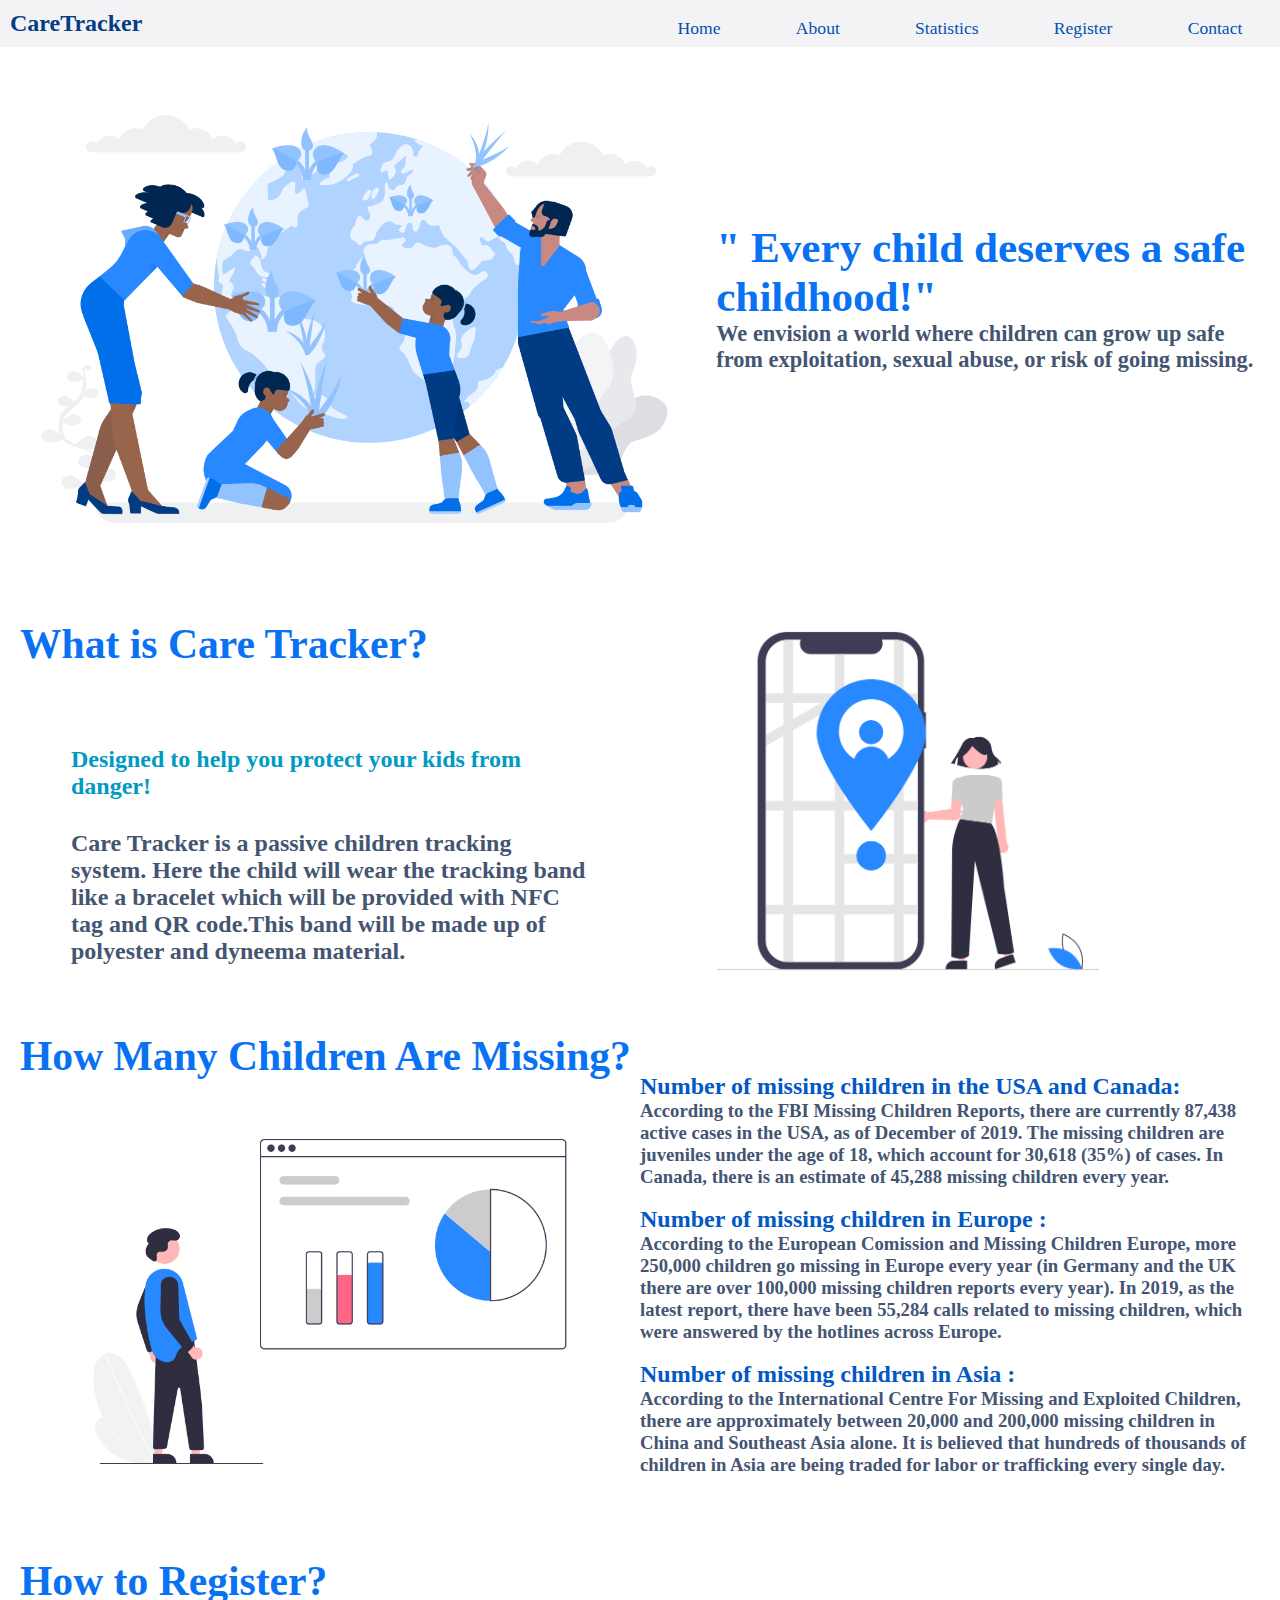
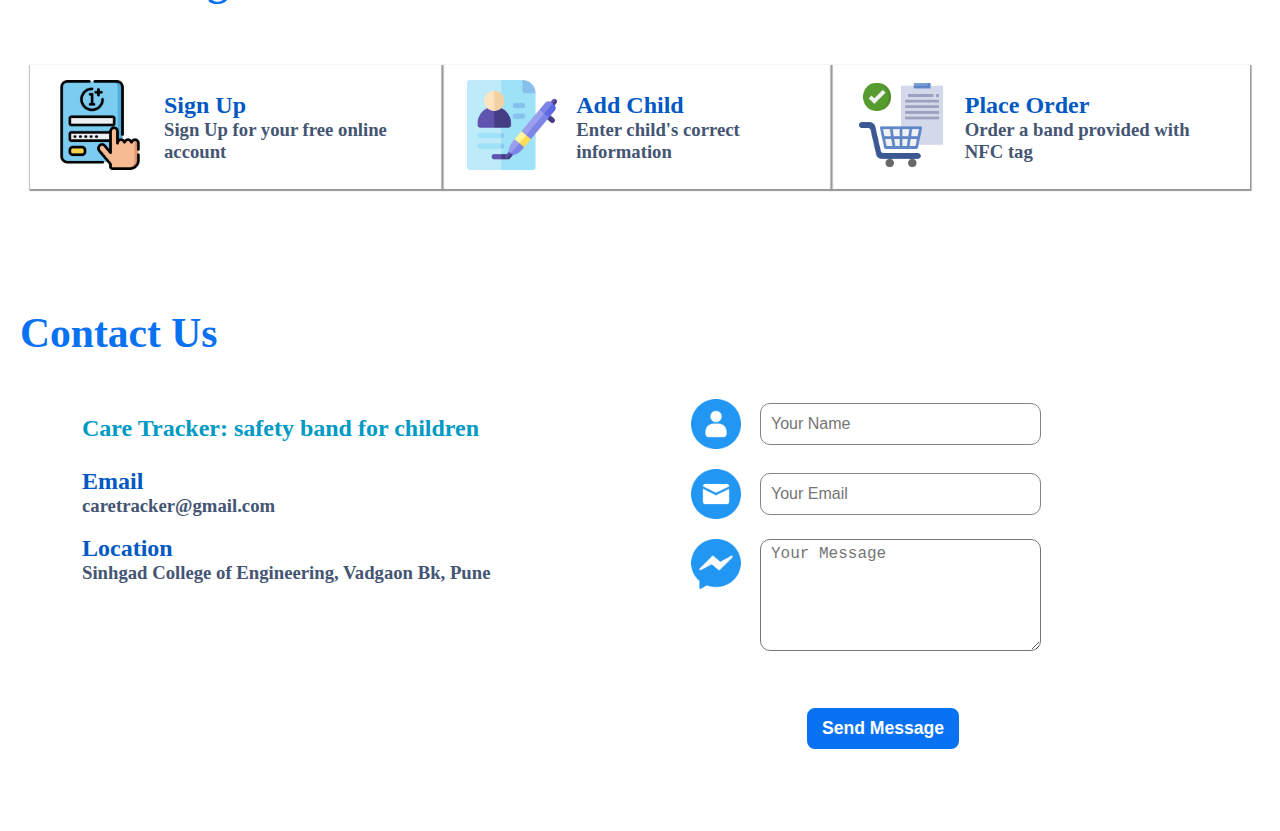
==== index.html @ 7adf0312 "Add existing file" ====
<!DOCTYPE html>
<html lang="en">

<head>
    <meta charset="UTF-8">
    <meta http-equiv="X-UA-Compatible" content="IE=edge">
    <meta name="viewport" content="width=device-width, initial-scale=1.0">
    <link rel="stylesheet" href="design.css">
    <link rel="shortcut icon" type="image/x-icon" href="resource/boy.png">
    <title>| CareTracker |</title>

</head>

<body>
    <nav>
        <div class="logo">
            CareTracker
        </div>
        <ul class="nav-links">
            <li><a href="new.html">Home</a></li>
            <li><a href="#about">About</a></li>
            <li><a href="#stat">Statistics</a></li>
            <li><a href="parent.html">Register</a></li>
            <li><a href="#contact">Contact</a></li>
        </ul>
        <div class="hamburger">
            <img src="resource/menu.png" alt="Menu" height="20px">
        </div>
    </nav>

    <div class="first">
        <div class="first-left">
            <img id="img" src="resource/planet.png" alt="safe planet" />
        </div>
        <div class="first-right">
            <div class="main-header">
                " Every child deserves a safe childhood!"
            </div>
            <div class="sub-header">
                We envision a world where children can grow up safe from exploitation, sexual abuse,
                or risk of going missing.
            </div>
        </div>
    </div>

    <div id="about" class="second">
        <div class="second-left">
            <div class="heading">
                <h1>What is Care Tracker?</h1>
            </div>
            <br>
            <div class="content">
                <h2 id="slogan">Designed to help you protect your kids from
                    danger!</h2>
                <h2>Care Tracker is a passive children tracking system. Here the child will wear the tracking band like
                    a bracelet which will be provided with NFC tag and QR code.This band will be made up of polyester
                    and dyneema material.</h2>
            </div>
        </div>
        <div class="second-right">
            <img id="img2" src="resource/location.png" alt="location tracker" />
        </div>
        <div class="mobile-content">
            <h2>Care Tracker is a passive children tracking system. Here the child will wear the tracking band like
                a bracelet which will be provided with NFC tag and QR code.This band will be made up of polyester
                and dyneema material.</h2>
        </div>
    </div>

    <div id="stat" class="third">
        <div class="third-left">
            <div class="heading">
                <h1>How Many Children Are Missing?</h1>
            </div>
            <div class="image">
                <img id="img3" src="resource/stat.png" alt="statistics" />
            </div>
        </div>
        <div class="third-right">
            <div class="third-content">
                <h2>Number of missing children in the USA and Canada:</h2>
                <h3>According to the FBI Missing Children Reports, there are currently 87,438 active cases in the USA,
                    as of
                    December of 2019. The missing children are juveniles under the age of 18, which account for 30,618
                    (35%)
                    of cases. In Canada, there is an estimate of 45,288 missing children every year.</h3><br>
                <h2>Number of missing children in Europe :</h2>
                <h3>According to the European Comission and Missing Children Europe, more 250,000 children go missing in
                    Europe every year (in Germany and the UK there are over 100,000 missing children reports every
                    year). In
                    2019, as the latest report, there have been 55,284 calls related to missing children, which were
                    answered by the hotlines across Europe.</h3><br>
                <h2>Number of missing children in Asia :</h2>
                <h3>According to the International Centre For Missing and Exploited Children, there are approximately
                    between 20,000 and 200,000 missing children in China and Southeast Asia alone. It is believed that
                    hundreds of thousands of children in Asia are being traded for labor or trafficking every single
                    day.</h3>
            </div>
        </div>
    </div>

    <div id="register" class="forth">
        <h1>How to Register?</h1>

        <div class="steps">
            <div class="step">
                <div class="img">
                    <img src="resource/register.png" alt="parent's info" />
                </div>
                <div class="text">
                    <h2>Sign Up</h2>
                    <h3>Sign Up for your free online account</h3>
                </div>
            </div>

            <div class="step">
                <div class="img">
                    <img src="resource/data.png" alt="child's info" />
                </div>
                <div class="text">
                    <h2>Add Child</h2>
                    <h3>Enter child's correct information</h3>
                </div>
            </div>

            <div class="step">
                <div class="img">
                    <img src="resource/order.png" alt="order now" />
                </div>
                <div class="text">
                    <h2>Place Order</h2>
                    <h3>Order a band provided with NFC tag</h3>
                </div>
            </div>

        </div>
        <div class="btn">
            <button type="submit"><a href="parent.html" style="color: #fff;">Sign Up</a> </button>
        </div>
    </div>

    <div id="contact" class="fifth">
        <div class="fifth-left">
            <div class="heading">
                <h1>Contact Us</h1><br>
            </div>
            <div class="content">
                <h2 id="slogan">Care Tracker: safety band for children</h2><br><br>
                <h2>Email</h2>
                <h3>caretracker@gmail.com</h3><br>
                <h2>Location</h2>
                <h3>Sinhgad College of Engineering, Vadgaon Bk, Pune</h3>
            </div>
        </div>
        <div class="fifth-right">
            <div class="form">
                <div class="box1">
                    <img src="resource/name.png" alt="name">
                    <input type="text" placeholder="Your Name">
                </div>
                <div class="box1">
                    <img src="resource/mail.png" alt="email">
                    <input type="email" placeholder="Your Email">
                </div>
                <div class="box2">
                    <img src="resource/messenger.png" alt="message">
                    <!-- <input type="text"> -->
                    <textarea height="900px" placeholder="Your Message"></textarea>
                </div>
                <div class="btn">
                    <button type="submit">Send Message</button>
                </div>
            </div>
        </div>
    </div>

</body>

</html>
---- design.css ----
* {
  margin: 0%;
  padding: 0%;
}
nav {
  display: flex;
  justify-content: space-between;
  align-items: center;
  padding: 0px;
  background: #f3f3f5;
}

a {
  text-decoration: none;
  color: #0251b3;
  transition: border-bottom 0.3s ease-in-out;
  border-bottom: 2px solid transparent;
}

a:hover {
  color: black;
  border-bottom: 2px solid #e9f2ff;
}

.logo {
  color: #043d82;
  padding: 10px;
  font-size: 1.5rem;
  font-weight: bold;
}
.nav-links {
  display: flex;
  padding-top: 9px;
  justify-content: space-around;
  width: 50%;
  font-size: 1.1rem;
}

.nav-links li {
  list-style: none;
}

.hamburger {
  display: none;
}

/*first section*/

.first {
  /* width: 100%; */
  display: flex;
  margin: 5px;
}
.first-left {
  width: 56%;
  align-items: center;
  text-align: center;
}
#img {
  width: 100%;
}
.first-right {
  width: 44%;
}
.main-header {
  height: 50%;
  display: flex;
  align-items: flex-end;
  font-size: 2.7rem;
  font-weight: bold;
  color: #0972f3;
}
.sub-header {
  height: 50%;
  display: flex;
  align-items: flex-start;
  font-size: 1.4rem;
  font-weight: bold;
  color: #445571;
}

.second {
  display: flex;
}
.second-left {
  width: 50%;
  padding: 20px;
  padding-top: 1.6rem;
}
.second-left h1 {
  color: #0972f3;
  font-size: 2.6rem;
}
.second-left .content {
  width: 90%;
  margin: auto;
}
#slogan {
  color: rgb(0, 154, 196);
  margin-top: 40px;
  margin-bottom: -10px;
}
.second-left h2 {
  color: #445571;
  font-size: 1.5rem;
  padding: 20px;
}
.second-right {
  width: 50%;
}
#img2 {
  width: 80%;
  margin: auto;
}
.mobile-content {
  display: none;
}

/*third section*/
.third {
  display: flex;
  align-items: center;
  padding: 20px;
}
.third-left {
  width: 50%;
}
.third-left h1 {
  color: #0972f3;
  font-size: 2.6rem;
}
#img3 {
  width: 100%;
  margin-top: 10px;
}
.third-right {
  width: 50%;
}
.third-right h2 {
  color: #0359c3;
}
.third-right h3 {
  color: #445573;
}

/*forth section*/
.forth {
  padding: 20px;
  margin-bottom: 70px;
}
.forth h1 {
  color: #0972f3;
  font-size: 2.6rem;
}
.forth .steps {
  margin: 10px;
  display: flex;
  justify-content: space-around;
}
.forth .step {
  width: fit-content;
  display: flex;
  flex-direction: row;
  margin-top: 50px;
  padding: 15px 25px;
  align-items: center;
  box-shadow: 0.5px 1px 1px 1.1px #969697;
}
.forth img {
  height: 90px;
  padding-right: 19px;
}
.forth h2 {
  color: #0359c3;
}
.forth h3 {
  color: #445573;
}
.forth .btn button {
  display: none;
}
/*fifth section*/
.fifth {
  display: flex;
  padding: 20px;
  margin-bottom: 60px;
}
.fifth-left {
  width: 50%;
}
.fifth h1 {
  color: #0972f3;
  font-size: 2.6rem;
}
.fifth-left .content {
  margin-top: 30px;
  width: 80%;
  margin: auto;
}
.fifth h2 {
  color: #0359c3;
}
.fifth h3 {
  color: #445573;
}
.fifth-right {
  width: 50%;
}
.fifth-right .form {
  width: 90%;
  margin: auto;
  margin-top: 90px;
}
.fifth-right .box1 {
  display: flex;
  align-items: center;
  margin: 20px;
}
.fifth-right .box2 {
  display: flex;
  align-items: flex-start;
  margin: 20px;
}
.fifth img {
  height: 50px;
  padding-right: 19px;
}
.fifth-right input {
  width: 50%;
  height: 30px;
  padding: 5px 10px;
  font-size: 1rem;
  border: 1px solid #848484;
  border-radius: 10px;
}
.fifth-right textarea {
  width: 50%;
  height: 100px;
  padding: 5px 10px;
  font-size: 1rem;
  border-radius: 10px;
}
.fifth-right .btn {
  display: flex;
  text-align: center;
  align-items: center;
}
.fifth-right .btn button {
  padding: 10px 15px;
  margin-top: 35px;
  margin-left: 24%;
  color: #ffff;
  background: #0972f3;
  border: 2px solid #fff;
  border-radius: 10px;
  font-size: 1.1rem;
  font-weight: bold;
}
.fifth-right .btn button:hover {
  color: #0972f3;
  background: #fff;
  cursor: pointer;
  border: 2px solid #0972f3;
}

@media screen and (max-width: 1024px) {
  .main-header {
    font-size: 2.5rem;
    font-weight: bold;
    color: #00469b;
  }
  .sub-header {
    font-size: 1.2rem;
    font-weight: bold;
    color: #2888ff;
  }
}
/*
@media screen and (max-width: 768px) {
  .main-header {
    font-size: 2.1rem;
    font-weight: bold;
    color: #013b84;
  }
  .sub-header {
    font-size: 1rem;
    font-weight: bold;
    color: #2888ff;
  }
}*/

@media screen and (max-width: 580px) {
  .body {
    margin: 0%;
    padding: 0%;
    width: 100%;
  }
  /*navbar*/
  .nav {
    margin: 0%;
    padding: 25px;
  }
  .logo {
    padding: 9px;
    font-size: 1.5rem;
    font-weight: bold;
  }
  .nav-links {
    display: none;
  }

  .hamburger {
    display: block;
    cursor: pointer;
    padding-right: 9%;
  }
  /*first section*/
  .first {
    display: flex;
    flex-direction: column-reverse;
  }
  .first-left {
    width: 100%;
    align-items: center;
    text-align: center;
  }
  #img {
    width: 90%;
    margin: 0% 5%;
  }
  .first-right {
    width: 90%;
    margin: 5% 0%;
  }
  .main-header {
    width: 99%;
    text-align: center;
    align-items: center;
    font-size: 1.8rem;
  }
  .sub-header {
    display: none;
  }
  /*second section*/
  .second {
    display: flex;
    flex-direction: column;
    margin: 0%;
    padding: 0%;
    margin-bottom: 30px;
  }
  .second-left {
    width: 100%;
    margin: 0%;
  }
  .second-left h1 {
    width: 90%;
    padding: 0%;
    color: #0972f3;
    font-size: 1.5rem;
  }
  .second-left #slogan {
    display: none;
  }
  .second-left h2 {
    display: none;
  }
  .second-right {
    width: 100%;
    margin: 0%;
    padding: 0%;
  }
  #img2 {
    width: 80%;
    margin: 0% 10%;
    margin-top: 8px;
  }
  .mobile-content {
    display: block;
    width: 90%;
    margin: auto;
    text-align: justify;
    font-size: 0.7rem;
    color: #445571;
  }
  /*third section*/
  .third {
    width: 100%;
    display: flex;
    flex-direction: column;
    margin: 0%;
    padding: 0%;
  }
  .third-left {
    width: 100%;
    margin: 0%;
  }
  .third-left h1 {
    width: 100%;
    padding: 0%;
    margin: 0% 5%;
    font-size: 1.5rem;
  }
  .third-right {
    width: 100%;
    margin: 0%;
    padding: 0%;
  }
  .third-right .third-content {
    width: 92%;
    margin: auto;
  }
  .third-right h2 {
    font-size: 1.2rem;
  }
  .third-right h3 {
    font-size: 0.9rem;
    text-align: justify;
  }
  #img2 {
    width: 90%;
    height: 300px;
    margin: 0% 5%;
    margin-top: -8%;
  }
  /*forth section*/
  .forth {
    width: 100%;
    margin-top: 20px;
  }
  .forth h1 {
    color: #0972f3;
    font-size: 1.5rem;
  }
  .forth .steps {
    width: 90%;
    margin: 10px;
    display: flex;
    flex-direction: column;
    justify-content: center;
  }
  .forth .step {
    width: 80%;
    display: flex;
    flex-direction: row;
    margin-top: 20px;
    padding: 10px 20px;
    align-items: center;
    box-shadow: 0.5px 1px 1px 1.1px #969697;
  }
  .forth img {
    height: 50px;
    padding-right: 10px;
  }
  .forth h2 {
    font-size: 1.2rem;
  }
  .forth h3 {
    font-size: 0.9rem;
  }
  .forth .btn button {
    display: block;
    padding: 7px 10px;
    margin-top: 35px;
    margin-left: 30%;
    color: #ffff;
    background: #0972f3;
    border: 2px solid #fff;
    border-radius: 10px;
    font-size: 1rem;
    font-weight: bold;
  }
  .forth .btn button:hover {
    color: #0972f3;
    background: #fff;
    cursor: pointer;
    border: 2px solid #0972f3;
  }
  /*fifth section*/
  .fifth {
    width: 100%;
    margin-bottom: 30px;
    margin-top: -50px;
    display: flex;
    flex-direction: column;
  }
  .fifth-left {
    width: 100%;
  }
  .fifth-right {
    width: 100%;
  }
  .fifth-left .content {
    margin-top: -30px;
    margin-left: 10px;
  }
  .fifth #slogan {
    display: none;
  }
  .fifth h1 {
    color: #0972f3;
    font-size: 1.5rem;
  }
  .fifth img {
    height: 50px;
    padding-right: 10px;
  }
  .fifth h2 {
    font-size: 1.2rem;
  }
  .fifth h3 {
    font-size: 0.9rem;
  }
  .fifth-right .form {
    width: 90%;
    margin: auto;
    margin-top: 50px;
  }
  .fifth-right .box1 {
    margin: 10px;
  }
  .fifth-right .box2 {
    margin: 10px;
  }
  .fifth img {
    height: 32px;
    padding-right: 13px;
  }
  .fifth-right input {
    width: 60%;
    height: 25px;
    padding: 3px 7px;
  }
  .fifth-right textarea {
    width: 60%;
    height: 60px;
    padding: 3px 7px;
  }
  .fifth-right .btn button {
    padding: 7px 10px;
    margin-top: 25px;
    border-radius: 10px;
    font-size: 1rem;
  }
}
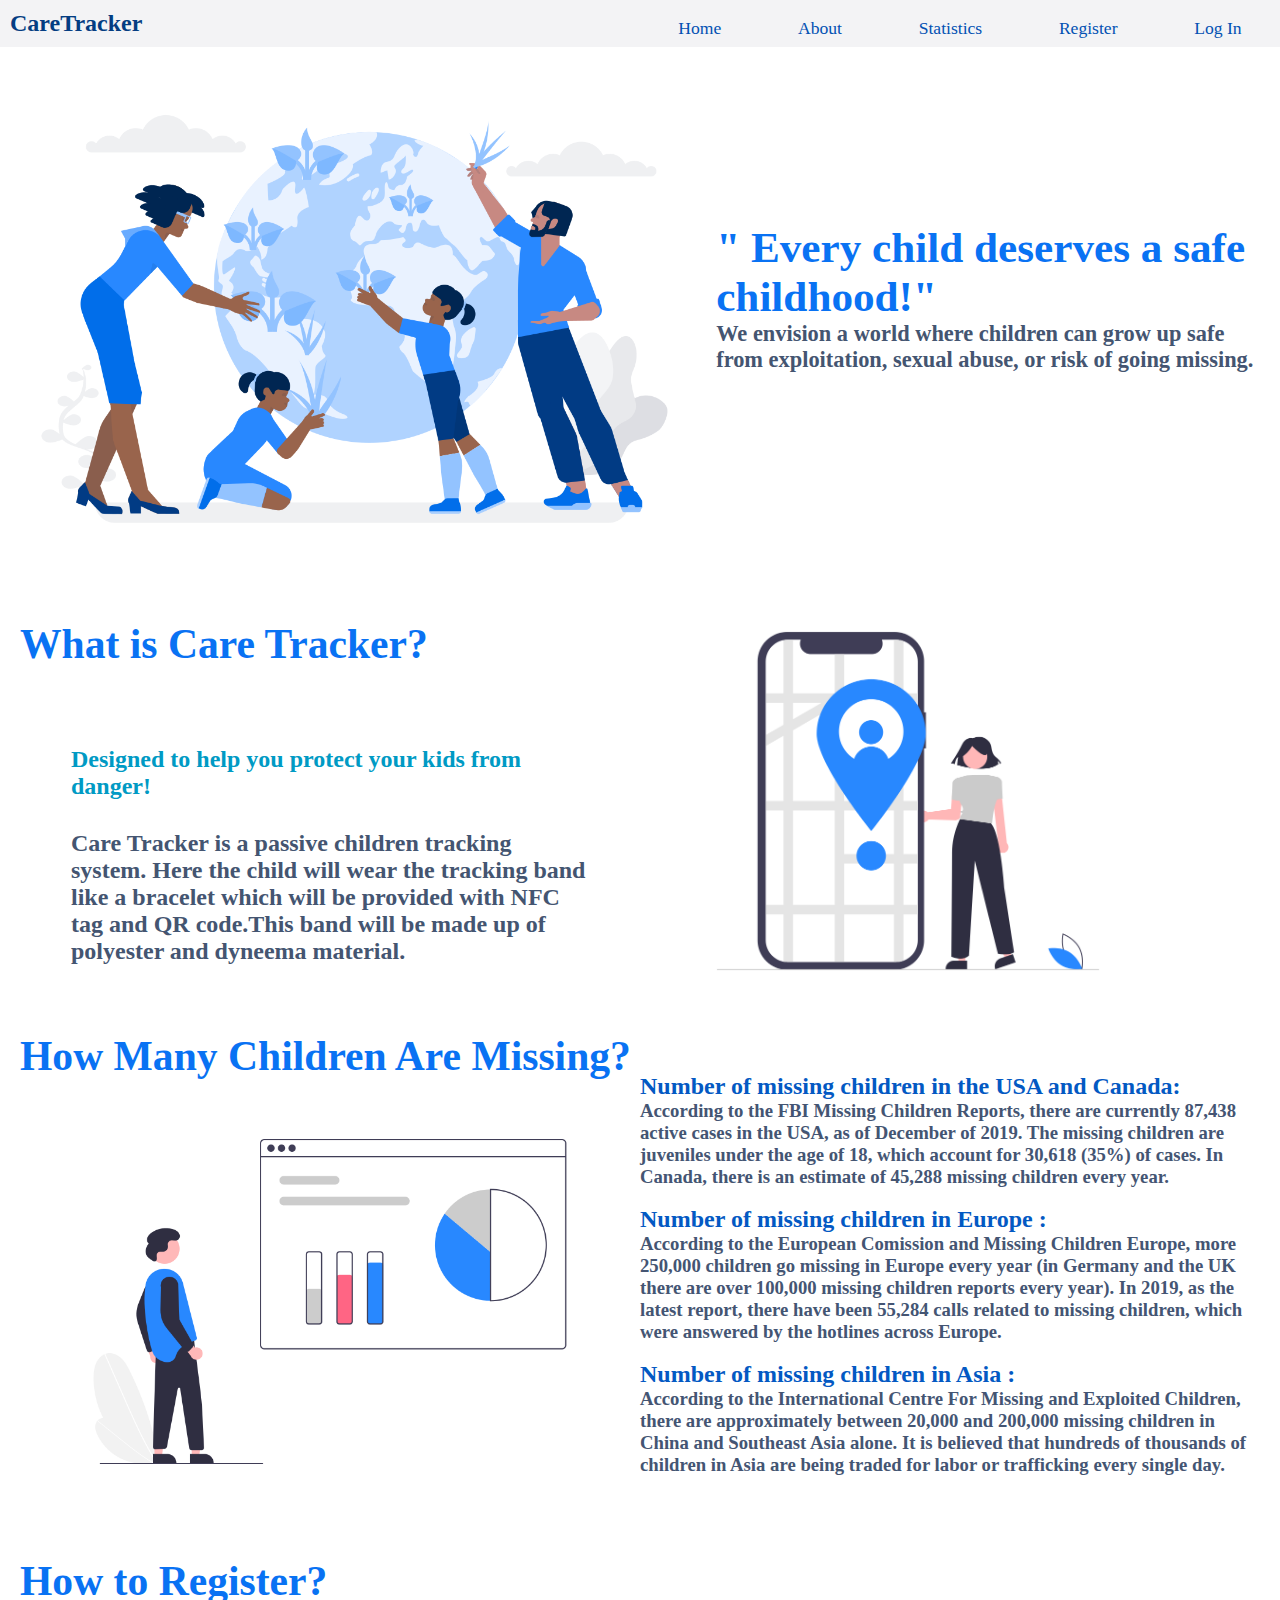
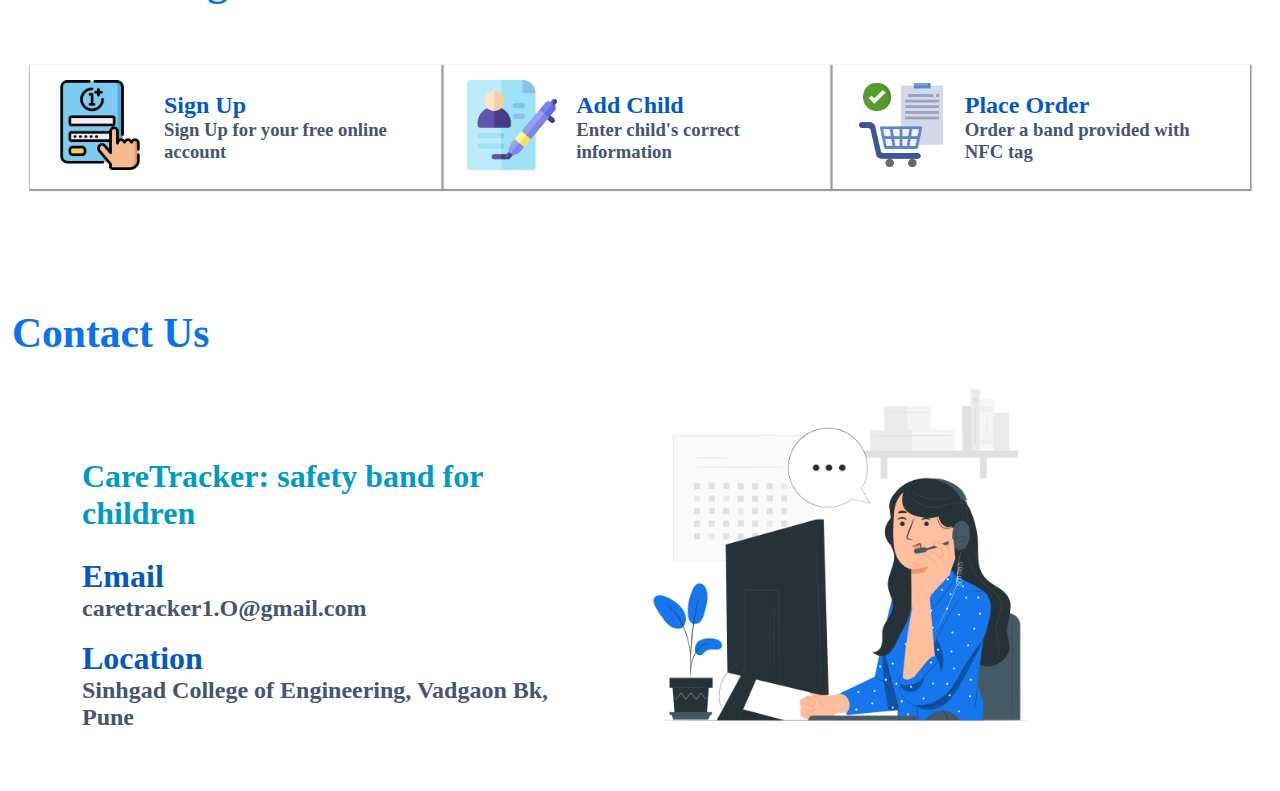
==== commit f991718e: "webapp" ====
--- a/index.html
+++ b/index.html
@@ -20,8 +20,8 @@
             <li><a href="new.html">Home</a></li>
             <li><a href="#about">About</a></li>
             <li><a href="#stat">Statistics</a></li>
-            <li><a href="parent.html">Register</a></li>
-            <li><a href="#contact">Contact</a></li>
+            <li><a href="signup.php">Register</a></li>
+            <li><a href="login.php">Log In</a></li>
         </ul>
         <div class="hamburger">
             <img src="resource/menu.png" alt="Menu" height="20px">
@@ -144,31 +144,20 @@
             <div class="heading">
                 <h1>Contact Us</h1><br>
             </div>
-            <div class="content">
-                <h2 id="slogan">Care Tracker: safety band for children</h2><br><br>
-                <h2>Email</h2>
-                <h3>caretracker@gmail.com</h3><br>
-                <h2>Location</h2>
-                <h3>Sinhgad College of Engineering, Vadgaon Bk, Pune</h3>
-            </div>
-        </div>
-        <div class="fifth-right">
-            <div class="form">
-                <div class="box1">
-                    <img src="resource/name.png" alt="name">
-                    <input type="text" placeholder="Your Name">
+            <div class="for-flex">
+                <div class="content">
+                    <br>
+                    <h2 id="slogan">CareTracker: safety band for children</h2><br><br>
+                    <h2>Email</h2>
+                    <h3>caretracker1.O@gmail.com</h3><br>
+                    <h2>Location</h2>
+                    <h3>Sinhgad College of Engineering, Vadgaon Bk, Pune</h3>
                 </div>
-                <div class="box1">
-                    <img src="resource/mail.png" alt="email">
-                    <input type="email" placeholder="Your Email">
-                </div>
-                <div class="box2">
-                    <img src="resource/messenger.png" alt="message">
-                    <!-- <input type="text"> -->
-                    <textarea height="900px" placeholder="Your Message"></textarea>
-                </div>
-                <div class="btn">
-                    <button type="submit">Send Message</button>
+
+                <div class="fifth-right">
+                    <div class="form">
+                        <img src="resource/contact.png" alt="contact" title="contact-us">
+                    </div>
                 </div>
             </div>
         </div>
--- a/design.css
+++ b/design.css
@@ -183,84 +183,40 @@
 .fifth {
   display: flex;
   padding: 20px;
-  margin-bottom: 60px;
+  margin-bottom: 0px;
+}
+.for-flex {
+  display: flex;
 }
 .fifth-left {
-  width: 50%;
+  width: 90%;
+  margin: auto;
 }
 .fifth h1 {
   color: #0972f3;
   font-size: 2.6rem;
+  margin-left: -70px;
 }
 .fifth-left .content {
-  margin-top: 30px;
+  margin-top: 0px;
   width: 80%;
-  margin: auto;
+  margin: 25px auto;
 }
 .fifth h2 {
   color: #0359c3;
+  font-size: 2rem;
 }
 .fifth h3 {
   color: #445573;
+  font-size: 1.5rem;
 }
 .fifth-right {
-  width: 50%;
-}
-.fifth-right .form {
-  width: 90%;
-  margin: auto;
-  margin-top: 90px;
-}
-.fifth-right .box1 {
-  display: flex;
-  align-items: center;
-  margin: 20px;
-}
-.fifth-right .box2 {
-  display: flex;
-  align-items: flex-start;
-  margin: 20px;
+  width: 100%;
+  margin-top: -1%;
 }
 .fifth img {
-  height: 50px;
-  padding-right: 19px;
-}
-.fifth-right input {
-  width: 50%;
-  height: 30px;
-  padding: 5px 10px;
-  font-size: 1rem;
-  border: 1px solid #848484;
-  border-radius: 10px;
-}
-.fifth-right textarea {
-  width: 50%;
-  height: 100px;
-  padding: 5px 10px;
-  font-size: 1rem;
-  border-radius: 10px;
-}
-.fifth-right .btn {
-  display: flex;
-  text-align: center;
-  align-items: center;
-}
-.fifth-right .btn button {
-  padding: 10px 15px;
-  margin-top: 35px;
-  margin-left: 24%;
-  color: #ffff;
-  background: #0972f3;
-  border: 2px solid #fff;
-  border-radius: 10px;
-  font-size: 1.1rem;
-  font-weight: bold;
-}
-.fifth-right .btn button:hover {
-  color: #0972f3;
-  background: #fff;
-  cursor: pointer;
-  border: 2px solid #0972f3;
+  width: 65%;
+  margin: 0 10%;
 }
 
 @media screen and (max-width: 1024px) {
@@ -481,8 +437,10 @@
     width: 100%;
     margin-bottom: 30px;
     margin-top: -50px;
-    display: flex;
-    flex-direction: column;
+  }
+  .for-flex {
+    display: flex;
+    flex-direction: column-reverse;
   }
   .fifth-left {
     width: 100%;
@@ -491,6 +449,7 @@
     width: 100%;
   }
   .fifth-left .content {
+    width: 90%;
     margin-top: -30px;
     margin-left: 10px;
   }
@@ -500,46 +459,24 @@
   .fifth h1 {
     color: #0972f3;
     font-size: 1.5rem;
+    margin: 0;
   }
   .fifth img {
     height: 50px;
     padding-right: 10px;
   }
   .fifth h2 {
-    font-size: 1.2rem;
+    font-size: 1.4rem;
   }
   .fifth h3 {
-    font-size: 0.9rem;
-  }
-  .fifth-right .form {
-    width: 90%;
+    font-size: 1.1rem;
+  }
+  .fifth-right {
+    width: 100%;
+  }
+  .fifth img {
+    width: 75%;
+    height: auto;
     margin: auto;
-    margin-top: 50px;
-  }
-  .fifth-right .box1 {
-    margin: 10px;
-  }
-  .fifth-right .box2 {
-    margin: 10px;
-  }
-  .fifth img {
-    height: 32px;
-    padding-right: 13px;
-  }
-  .fifth-right input {
-    width: 60%;
-    height: 25px;
-    padding: 3px 7px;
-  }
-  .fifth-right textarea {
-    width: 60%;
-    height: 60px;
-    padding: 3px 7px;
-  }
-  .fifth-right .btn button {
-    padding: 7px 10px;
-    margin-top: 25px;
-    border-radius: 10px;
-    font-size: 1rem;
-  }
-}
+  }
+}
